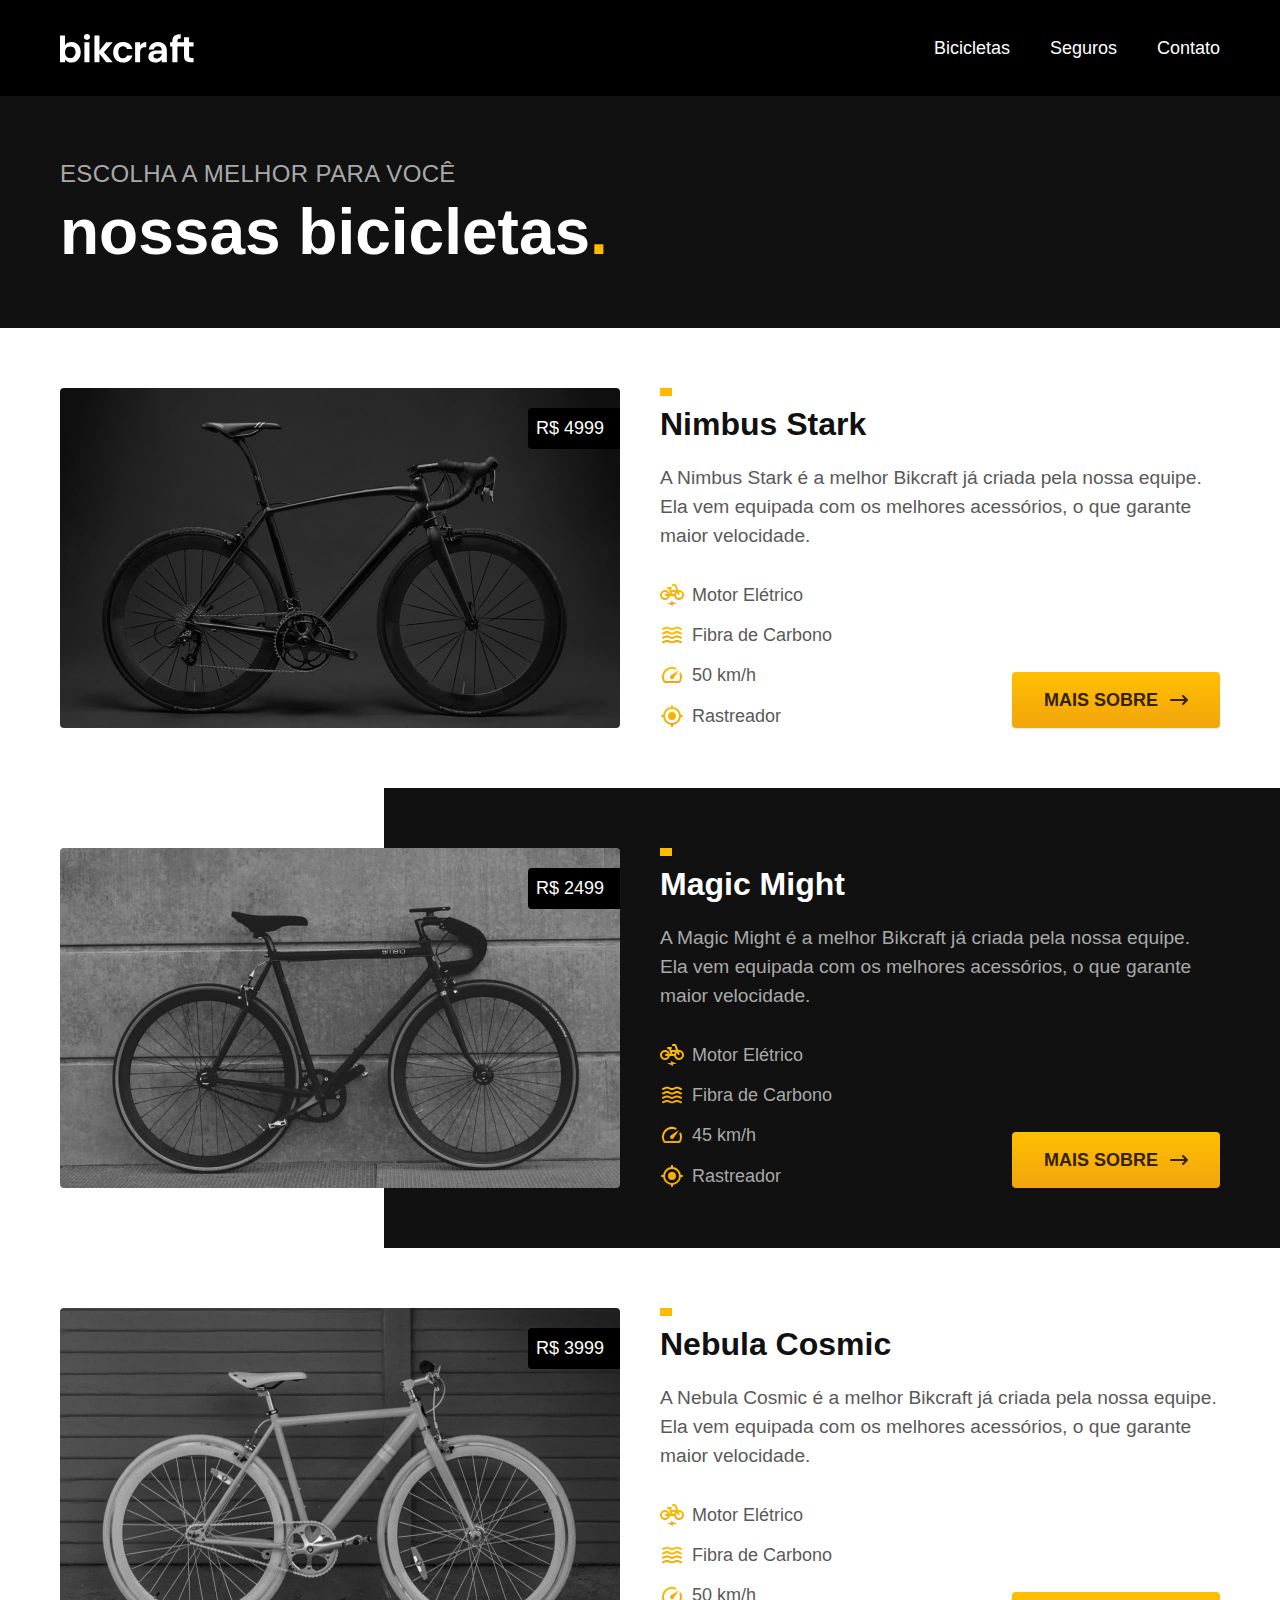
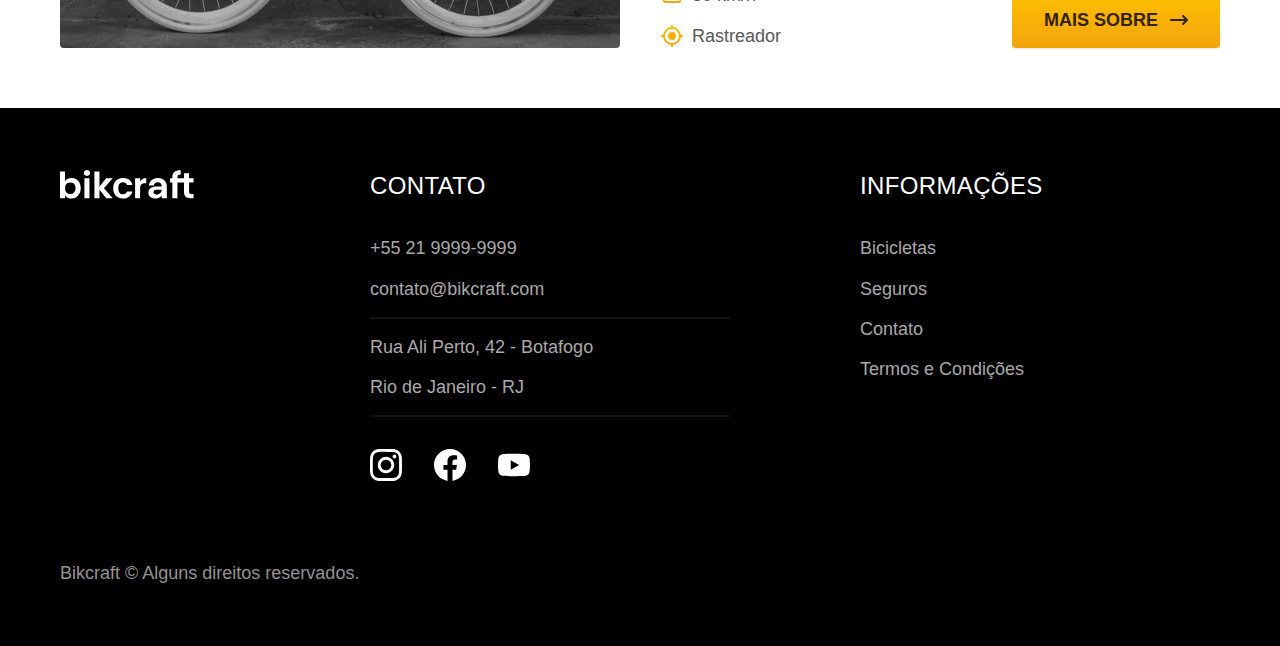
==== bicicletas.html @ b0cda14a "bicicletas" ====
<!DOCTYPE html>
<html lang="pt-br">

<head>
  <meta charset="UTF-8">
  <meta name="viewport" content="width=device-width, initial-scale=1.0">

  <title>Bicicletas | Bikcraft</title>
  <meta name="description" content="Bicicletas">

  <link rel="stylesheet" href="./css/style.css">
</head>

<body id="bicicletas">
  <header class="header-bg">
    <div class="header container">
      <a href="./">
        <img src="./img/bikcraft.svg" alt="Bikcraft">
      </a>

      <nav aria-label="primaria">
        <ul class="header-menu font-1-m cor-0">
          <li><a href="./bicicletas.html">Bicicletas</a></li>
          <li><a href="./seguros.html">Seguros</a></li>
          <li><a href="./contato.html">Contato</a></li>
        </ul>
      </nav>
    </div>
  </header>

  <main>
    <div class="titulo-bg">
      <div class="titulo container">
        <p class="font-2-l-b cor-5">Escolha a melhor para você</p>
        <h1 class="font-1-xxl cor-0">nossas bicicletas<span class="cor-p1">.</span></h1>
      </div>
    </div>

    <div class="bicicletas container">
      <div class="bicicletas-imagem">
        <img src="./img/bicicletas/nimbus.jpg" alt="Bicicleta preta">
        <span class="font-2-m cor-0">R$ 4999</span>
      </div>
      <div class="bicicletas-conteudo">
        <h2 class="font-1-xl">Nimbus Stark</h2>
        <p class="font-2-s cor-8">A Nimbus Stark é a melhor Bikcraft já criada pela nossa equipe. Ela vem equipada com os melhores acessórios, o que garante maior velocidade.</p>
        <ul class="font-1-m cor-8">
          <li>
            <img src="./img/icones/eletrica.svg" alt="">
            Motor Elétrico
          </li>
          <li>
            <img src="./img/icones/carbono.svg" alt="">
            Fibra de Carbono
          </li>
          <li>
            <img src="./img/icones/velocidade.svg" alt="">
            50 km/h
          </li>
          <li>
            <img src="./img/icones/rastreador.svg" alt="">
            Rastreador
          </li>
        </ul>
        <a class="botao seta" href="./bicicletas/nimbus.html">Mais Sobre</a>
      </div>
    </div>

    <div class="bicicletas-bg">
      <div class="bicicletas container">
        <div class="bicicletas-imagem">
          <img src="./img/bicicletas/magic.jpg" alt="Bicicleta preta">
          <span class="font-2-m cor-0">R$ 2499</span>
        </div>
        <div class="bicicletas-conteudo">
          <h2 class="font-1-xl cor-0">Magic Might</h2>
          <p class="font-2-s cor-5">A Magic Might é a melhor Bikcraft já criada pela nossa equipe. Ela vem equipada com os melhores acessórios, o que garante maior velocidade.</p>
          <ul class="font-1-m cor-5">
            <li>
              <img src="./img/icones/eletrica.svg" alt="">
              Motor Elétrico
            </li>
            <li>
              <img src="./img/icones/carbono.svg" alt="">
              Fibra de Carbono
            </li>
            <li>
              <img src="./img/icones/velocidade.svg" alt="">
              45 km/h
            </li>
            <li>
              <img src="./img/icones/rastreador.svg" alt="">
              Rastreador
            </li>
          </ul>
          <a class="botao seta" href="./bicicletas/magic.html">Mais Sobre</a>
        </div>
      </div>
    </div>

    <div class="bicicletas container">
      <div class="bicicletas-imagem">
        <img src="./img/bicicletas/nebula.jpg" alt="Bicicleta preta">
        <span class="font-2-m cor-0">R$ 3999</span>
      </div>
      <div class="bicicletas-conteudo">
        <h2 class="font-1-xl">Nebula Cosmic</h2>
        <p class="font-2-s cor-8">A Nebula Cosmic é a melhor Bikcraft já criada pela nossa equipe. Ela vem equipada com os melhores acessórios, o que garante maior velocidade.</p>
        <ul class="font-1-m cor-8">
          <li>
            <img src="./img/icones/eletrica.svg" alt="">
            Motor Elétrico
          </li>
          <li>
            <img src="./img/icones/carbono.svg" alt="">
            Fibra de Carbono
          </li>
          <li>
            <img src="./img/icones/velocidade.svg" alt="">
            50 km/h
          </li>
          <li>
            <img src="./img/icones/rastreador.svg" alt="">
            Rastreador
          </li>
        </ul>
        <a class="botao seta" href="./bicicletas/nebula.html">Mais Sobre</a>
      </div>
    </div>

  </main>

  <footer class="footer-bg">
    <div class="footer container">
      <img src="./img/bikcraft.svg" alt="Bikcraft">
      <div class="footer-contato">
        <h3 class="font-2-l-b cor-0">Contato</h3>
        <ul class="font-2-m cor-5">
          <li><a href="tel:+552199999999">+55 21 9999-9999</a></li>
          <li><a href="mailto:contato@bikcraft.com">contato@bikcraft.com</a></li>
          <li>Rua Ali Perto, 42 - Botafogo</li>
          <li>Rio de Janeiro - RJ</li>
        </ul>
        <div class="footer-redes">
          <a href="./">
            <img src="./img/redes/instagram.svg" alt="Instagram">
          </a>
          <a href="./">
            <img src="./img/redes/facebook.svg" alt="Facebook">
          </a>
          <a href="./">
            <img src="./img/redes/youtube.svg" alt="Youtube">
          </a>
        </div>
      </div>
      <div class="footer-informacoes">
        <h3 class="font-2-l-b cor-0">Informações</h3>
        <nav>
          <ul class="font-1-m cor-5">
            <li><a href="./bicicletas.html">Bicicletas</a></li>
            <li><a href="./seguros.html">Seguros</a></li>
            <li><a href="./contato.html">Contato</a></li>
            <li><a href="./termos.html">Termos e Condições</a></li>
          </ul>
        </nav>
      </div>
      <p class="footer-copy font-2-m cor-6">Bikcraft © Alguns direitos reservados.</p>
    </div>
  </footer>
</body>

</html>
---- css/style.css ----
@import "./global/header.css";
@import "./global/global.css";
@import "./global/footer.css";


/* home */
@import "./home/introducao.css";
@import "./home/tecnologia.css";
@import "./home/parceiros.css";
@import "./home/depoimento.css";

/* utilidades */
@import "./utilidades/componentes.css";
@import "./utilidades/tipografia.css";
@import "./utilidades/cores.css";


/*bicicletas lista */
@import "./bicicletas/bicicletas-lista.css";
@import "./bicicletas/bicicletas.css";

/*Seguros */
@import "./seguros.css/seguros.css";

/*Termos */
@import "./seguros.css/termos/termos.css";
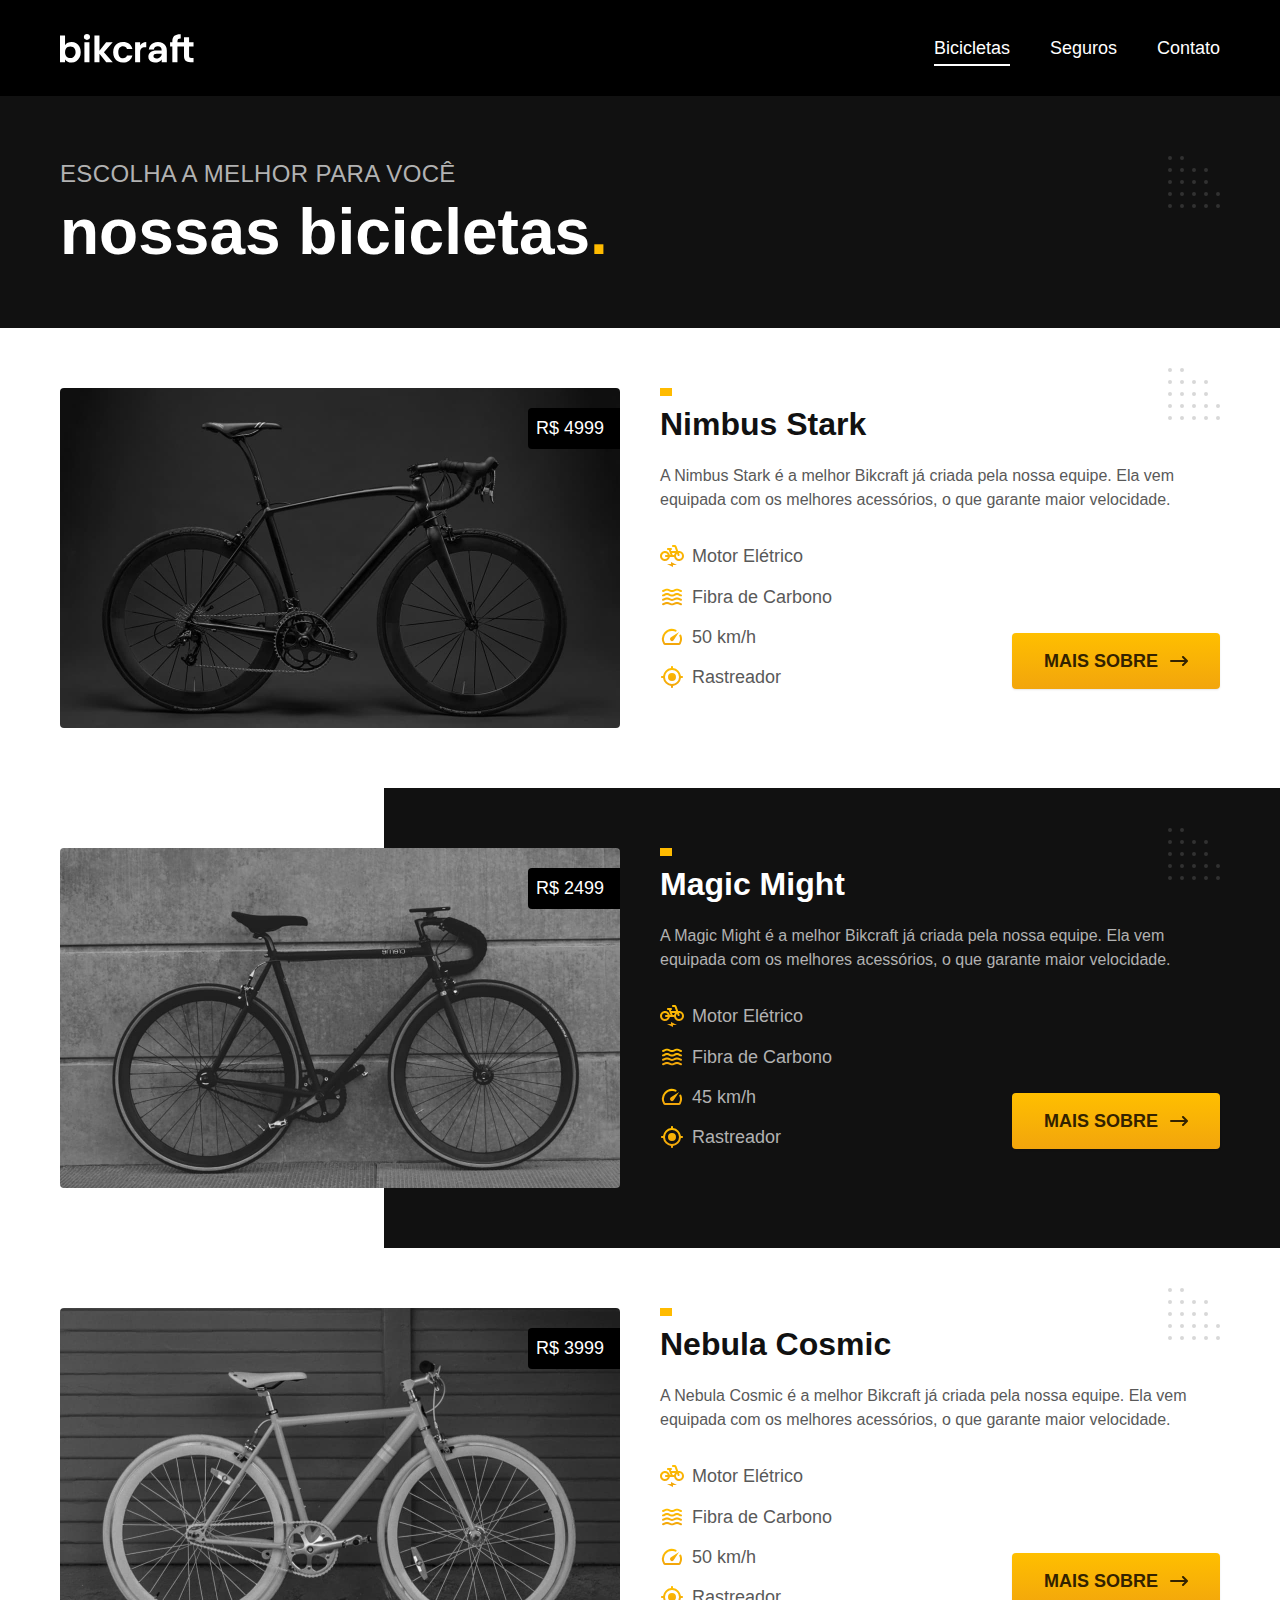
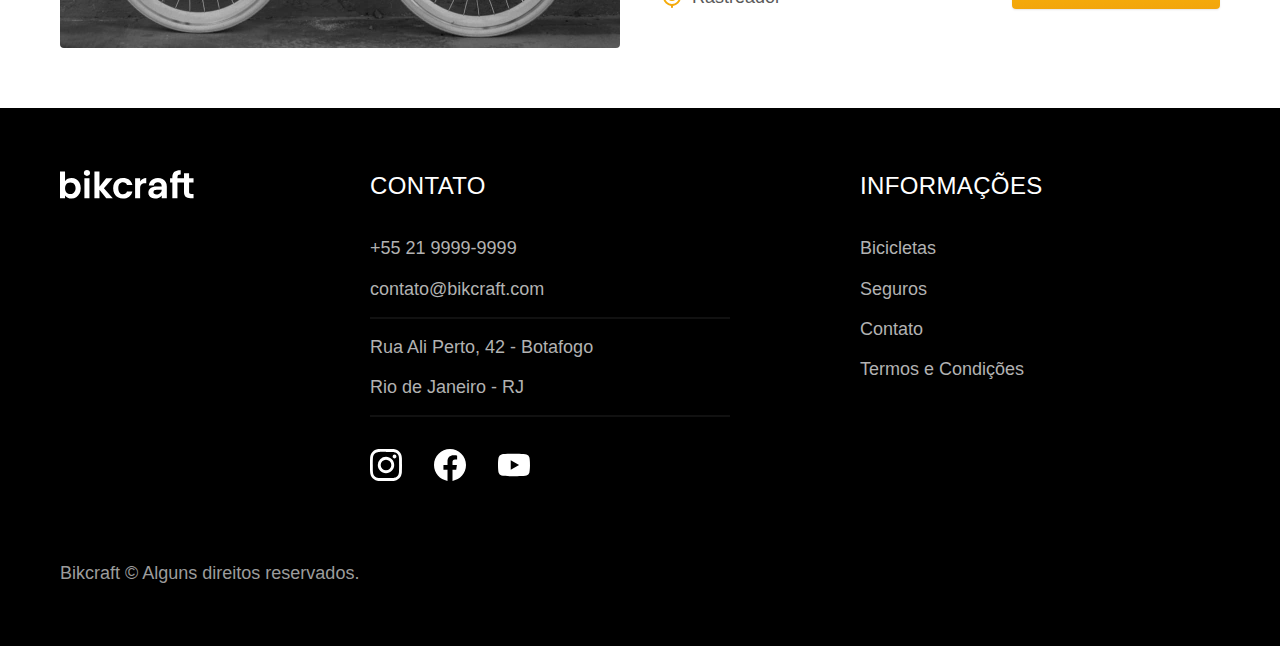
==== commit 864bb0f9: "add js e header e bicicleta" ====
--- a/bicicletas.html
+++ b/bicicletas.html
@@ -8,6 +8,7 @@
   <title>Bicicletas | Bikcraft</title>
   <meta name="description" content="Bicicletas">
 
+  <link rel="preload" href="./css/style.css" as="style">
   <link rel="stylesheet" href="./css/style.css">
 </head>
 
@@ -167,6 +168,7 @@
       <p class="footer-copy font-2-m cor-6">Bikcraft © Alguns direitos reservados.</p>
     </div>
   </footer>
+<script src="./js/script.js"></script>
 </body>
 
 </html>--- a/css/style.css
+++ b/css/style.css
@@ -1,26 +1,39 @@
+@import "./global/global.css";
+@import "./utilidades/tipografia.css";
+@import "./utilidades/cores.css";
+
 @import "./global/header.css";
-@import "./global/global.css";
 @import "./global/footer.css";
 
+/* Utilidades */
+@import "./utilidades/componentes.css";
+@import "./utilidades/formulario.css";
 
-/* home */
+/* Home */
 @import "./home/introducao.css";
 @import "./home/tecnologia.css";
 @import "./home/parceiros.css";
 @import "./home/depoimento.css";
 
-/* utilidades */
-@import "./utilidades/componentes.css";
-@import "./utilidades/tipografia.css";
-@import "./utilidades/cores.css";
-
-
-/*bicicletas lista */
+/* Bicicletas */
 @import "./bicicletas/bicicletas-lista.css";
 @import "./bicicletas/bicicletas.css";
 
-/*Seguros */
-@import "./seguros.css/seguros.css";
+/* Bicicleta */
+@import "./bicicleta/bicicleta.css";
+@import "./bicicleta/seguro.css";
 
-/*Termos */
-@import "./seguros.css/termos/termos.css";+/* Seguros */
+@import "./seguros/seguros.css";
+@import "./seguros/vantagens.css";
+@import "./seguros/perguntas.css";
+
+/* Contato */
+@import "./contato/contato.css";
+@import "./contato/lojas.css";
+
+/* Contato */
+@import "./orcamento/orcamento.css";
+
+/* Termos */
+@import "./termos/termos.css";
--- a/css/style.css
+++ b/css/style.css
@@ -1,26 +1,39 @@
+@import "./global/global.css";
+@import "./utilidades/tipografia.css";
+@import "./utilidades/cores.css";
+
 @import "./global/header.css";
-@import "./global/global.css";
 @import "./global/footer.css";
 
+/* Utilidades */
+@import "./utilidades/componentes.css";
+@import "./utilidades/formulario.css";
 
-/* home */
+/* Home */
 @import "./home/introducao.css";
 @import "./home/tecnologia.css";
 @import "./home/parceiros.css";
 @import "./home/depoimento.css";
 
-/* utilidades */
-@import "./utilidades/componentes.css";
-@import "./utilidades/tipografia.css";
-@import "./utilidades/cores.css";
-
-
-/*bicicletas lista */
+/* Bicicletas */
 @import "./bicicletas/bicicletas-lista.css";
 @import "./bicicletas/bicicletas.css";
 
-/*Seguros */
-@import "./seguros.css/seguros.css";
+/* Bicicleta */
+@import "./bicicleta/bicicleta.css";
+@import "./bicicleta/seguro.css";
 
-/*Termos */
-@import "./seguros.css/termos/termos.css";+/* Seguros */
+@import "./seguros/seguros.css";
+@import "./seguros/vantagens.css";
+@import "./seguros/perguntas.css";
+
+/* Contato */
+@import "./contato/contato.css";
+@import "./contato/lojas.css";
+
+/* Contato */
+@import "./orcamento/orcamento.css";
+
+/* Termos */
+@import "./termos/termos.css";
